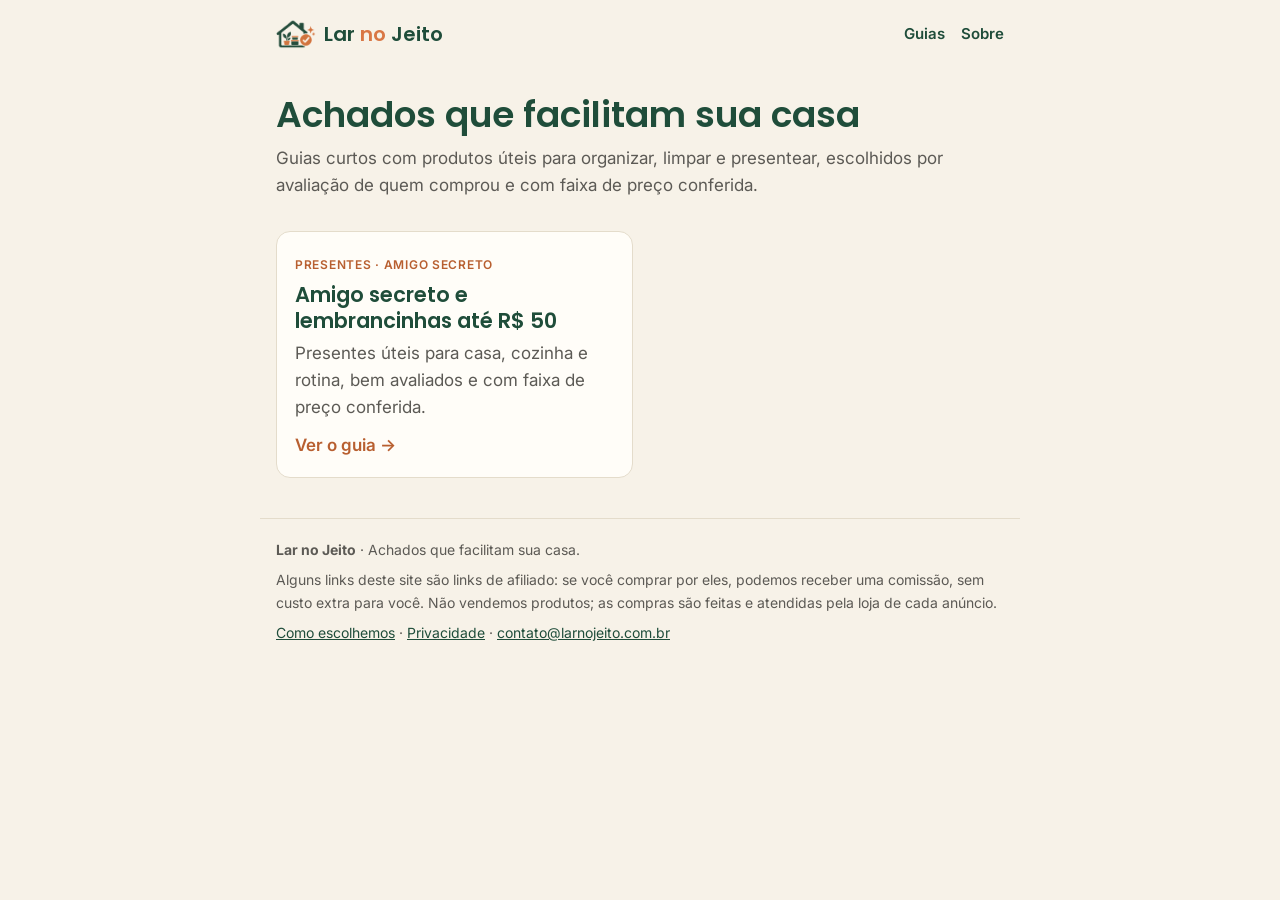
==== index.html @ 4540458d "Site do Lar no Jeito: central de guias e guia 1 (amigo secreto e lembrancinhas até R$ 50) Gerado por" ====
<!doctype html>
<html lang="pt-BR">
<head>
<meta charset="utf-8">
<meta name="viewport" content="width=device-width, initial-scale=1">
<title>Lar no Jeito — Achados que facilitam sua casa.</title>
<meta name="description" content="Guias de achados para casa, organização, cozinha e presentes, com faixa de preço conferida.">

<link rel="canonical" href="https://larnojeito.com.br/">
<meta property="og:site_name" content="Lar no Jeito">
<meta property="og:title" content="Lar no Jeito — Achados que facilitam sua casa.">
<meta property="og:description" content="Guias de achados para casa, organização, cozinha e presentes, com faixa de preço conferida.">
<meta property="og:type" content="website">
<meta property="og:url" content="https://larnojeito.com.br/">
<meta property="og:locale" content="pt_BR">
<link rel="icon" href="/assets/favicon.png">
<link rel="preconnect" href="https://fonts.googleapis.com">
<link rel="preconnect" href="https://fonts.gstatic.com" crossorigin>
<link href="https://fonts.googleapis.com/css2?family=Inter:wght@400;600&family=Poppins:wght@600&display=swap" rel="stylesheet">
<link rel="stylesheet" href="/assets/style.css">
</head>
<body>

<header class="topo">
  <a class="marca" href="/"><img src="/assets/icone.png" alt="" width="40" height="40"><span>Lar <b>no</b> Jeito</span></a>
  <nav><a href="/">Guias</a><a href="/sobre/">Sobre</a></nav>
</header>
<main>
<section class="hero">
  <h1>Achados que facilitam sua casa</h1>
  <p>Guias curtos com produtos úteis para organizar, limpar e presentear, escolhidos por avaliação de quem comprou e com faixa de preço conferida.</p>
</section>
<section class="lista-guias">
<a class="card-guia" href="/guias/amigo-secreto-ate-50/">
  <span class="tema">Presentes · Amigo secreto</span>
  <h2>Amigo secreto e lembrancinhas até R$ 50</h2>
  <p>Presentes úteis para casa, cozinha e rotina, bem avaliados e com faixa de preço conferida.</p>
  <span class="ver">Ver o guia →</span>
</a>
</section>
</main>
<footer class="rodape">
  <p><b>Lar no Jeito</b> · Achados que facilitam sua casa.</p>
  <p>Alguns links deste site são links de afiliado: se você comprar por eles, podemos receber uma comissão, sem custo extra para você.
  Não vendemos produtos; as compras são feitas e atendidas pela loja de cada anúncio.</p>
  <p><a href="/sobre/">Como escolhemos</a> · <a href="/privacidade/">Privacidade</a> · <a href="mailto:contato@larnojeito.com.br">contato@larnojeito.com.br</a></p>
</footer>
</body>
</html>
---- assets/style.css ----
:root {
  --verde: #1F4D3A;
  --creme: #F7F2E8;
  --terracota: #D97745;
  --terracota-escuro: #B85F30;
  --grafite: #252525;
  --cinza: #5C5A55;
  --linha: #E4DCCB;
  --branco: #FFFDF8;
}

* { box-sizing: border-box; }

body {
  margin: 0;
  background: var(--creme);
  color: var(--grafite);
  font: 400 17px/1.6 Inter, system-ui, sans-serif;
}

h1, h2, h3, .marca span { font-family: Poppins, Inter, sans-serif; font-weight: 600; color: var(--verde); line-height: 1.25; }
a { color: var(--verde); }

.faixa-rascunho {
  background: var(--terracota); color: #fff; text-align: center;
  font-weight: 600; font-size: 14px; padding: 6px 16px;
}

.topo {
  display: flex; align-items: center; justify-content: space-between; gap: 12px;
  max-width: 760px; margin: 0 auto; padding: 14px 16px;
}
.marca { display: flex; align-items: center; gap: 8px; text-decoration: none; }
.marca span { font-size: 20px; }
.marca b { color: var(--terracota); font-weight: 600; }
.topo nav a { margin-left: 16px; text-decoration: none; font-weight: 600; font-size: 15px; }

main { max-width: 760px; margin: 0 auto; padding: 0 16px 40px; }

.hero { padding: 24px 0 8px; }
.hero h1 { font-size: 30px; margin: 0 0 8px; }
.hero p { color: var(--cinza); margin: 0; }

.lista-guias { display: grid; gap: 14px; margin-top: 24px; }
.card-guia {
  display: block; background: var(--branco); border: 1px solid var(--linha); border-radius: 14px;
  padding: 18px; text-decoration: none; color: var(--grafite);
}
.card-guia:hover { border-color: var(--verde); }
.card-guia h2 { font-size: 21px; margin: 4px 0 6px; }
.card-guia p { margin: 0 0 10px; color: var(--cinza); }
.card-guia .ver { color: var(--terracota-escuro); font-weight: 600; }
.tema { text-transform: uppercase; letter-spacing: .06em; font-size: 12px; font-weight: 600; color: var(--terracota-escuro); margin: 0; }
.selo { font-family: Inter, sans-serif; font-size: 12px; background: var(--terracota); color: #fff; border-radius: 6px; padding: 2px 6px; margin-left: 8px; vertical-align: middle; }

.guia h1 { font-size: 28px; margin: 6px 0 14px; }
.aviso {
  background: var(--branco); border-left: 4px solid var(--terracota); border-radius: 8px;
  padding: 10px 14px; font-size: 15px; color: var(--cinza);
}
.conferido { font-size: 14px; color: var(--cinza); }
h2.secao { font-size: 22px; margin: 32px 0 8px; padding-bottom: 6px; border-bottom: 2px solid var(--linha); }

.itens { list-style: none; padding: 0; margin: 0; }
.item {
  display: grid; grid-template-columns: 36px 1fr; gap: 12px;
  background: var(--branco); border: 1px solid var(--linha); border-radius: 12px;
  padding: 16px; margin: 12px 0;
}
.num {
  width: 32px; height: 32px; border-radius: 50%; background: var(--verde); color: #fff;
  display: grid; place-items: center; font-weight: 600; font-size: 15px;
}
.item h3 { font-size: 18px; margin: 2px 0 4px; }
.item p { margin: 0 0 12px; }
.acao { display: flex; flex-wrap: wrap; align-items: center; gap: 10px; }
.botao {
  display: inline-block; background: var(--terracota); color: #fff; text-decoration: none;
  font-weight: 600; padding: 10px 18px; border-radius: 10px;
}
.botao:hover { background: var(--terracota-escuro); }
.botao.desativado { background: var(--linha); color: var(--cinza); }
.publi { font-size: 13px; color: var(--cinza); }

.criterios, .texto { margin-top: 32px; }
.texto h1 { font-size: 28px; }
.texto h2, .criterios h2 { font-size: 20px; margin-top: 24px; }
.voltar { margin-top: 28px; }

.rodape {
  border-top: 1px solid var(--linha); max-width: 760px; margin: 0 auto;
  padding: 20px 16px 32px; font-size: 14px; color: var(--cinza);
}
.rodape p { margin: 0 0 8px; }

@media (min-width: 640px) {
  .hero h1 { font-size: 36px; }
  .lista-guias { grid-template-columns: 1fr 1fr; }
}
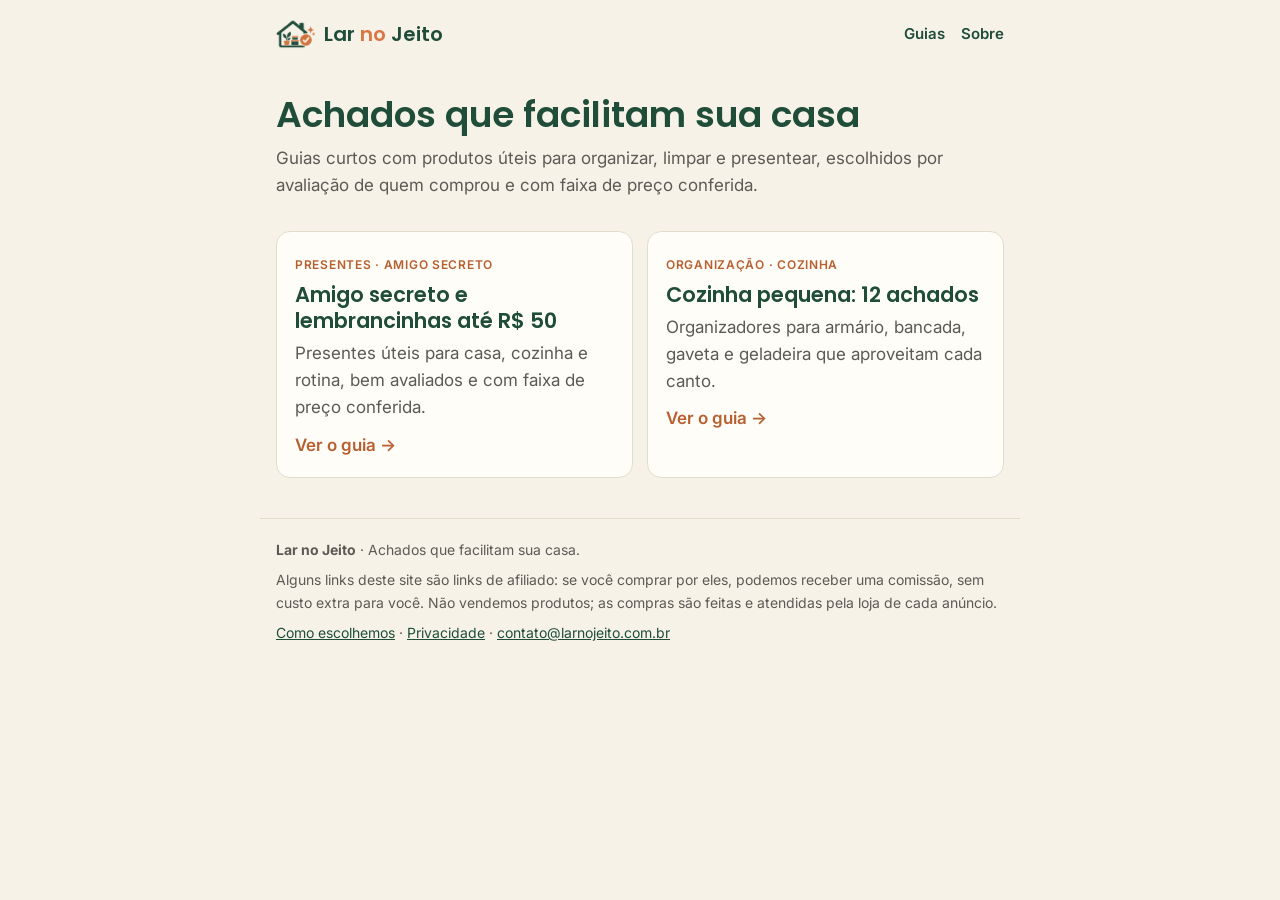
==== commit fbdc2a7a: "Publica o guia 2: cozinha pequena, 12 achados para organizar Co-Authored-By: Claude Opus 5.5 <norepl" ====
--- a/index.html
+++ b/index.html
@@ -37,6 +37,12 @@
   <p>Presentes úteis para casa, cozinha e rotina, bem avaliados e com faixa de preço conferida.</p>
   <span class="ver">Ver o guia →</span>
 </a>
+<a class="card-guia" href="/guias/organizar-cozinha-pequena/">
+  <span class="tema">Organização · Cozinha</span>
+  <h2>Cozinha pequena: 12 achados</h2>
+  <p>Organizadores para armário, bancada, gaveta e geladeira que aproveitam cada canto.</p>
+  <span class="ver">Ver o guia →</span>
+</a>
 </section>
 </main>
 <footer class="rodape">
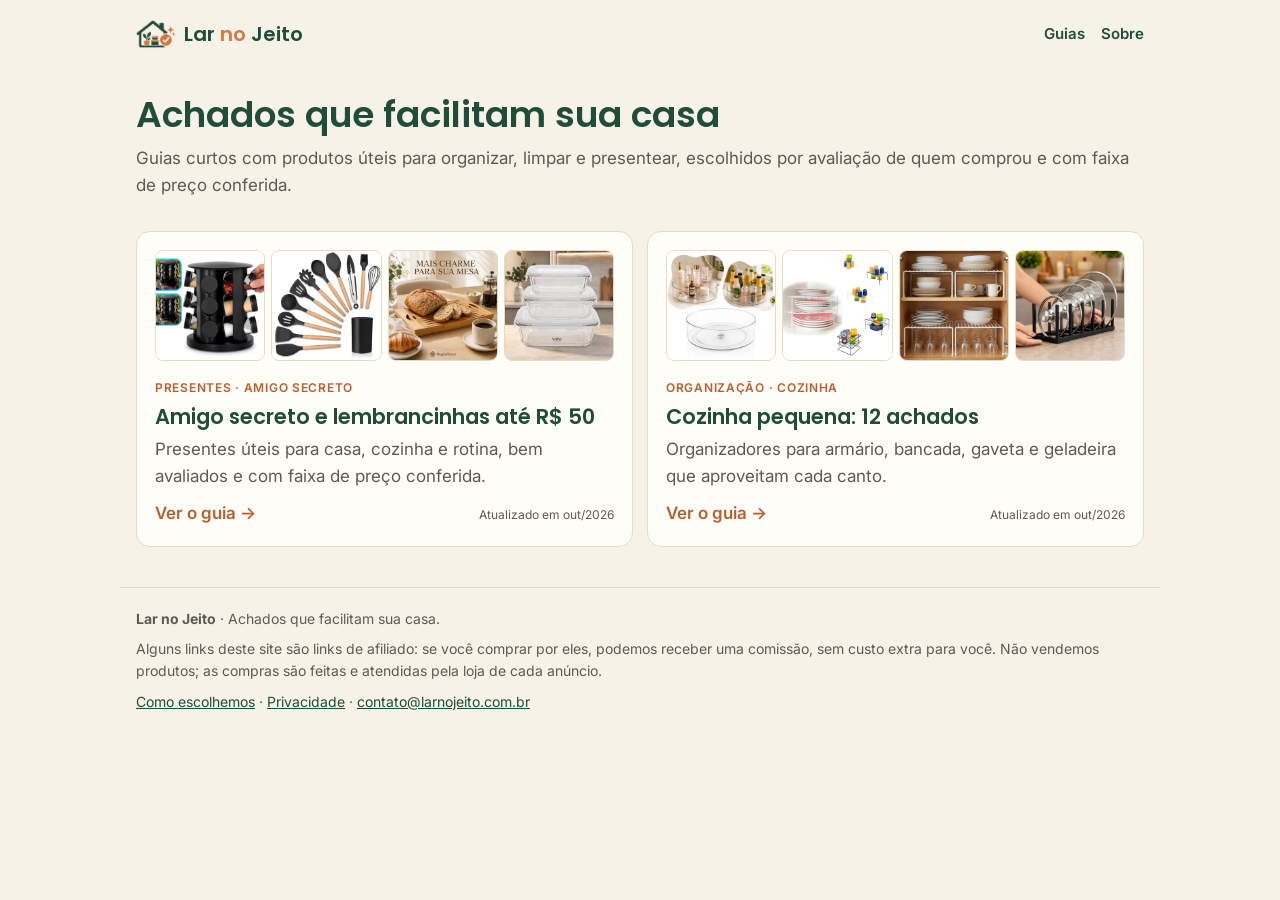
==== commit 5abca50f: "Vitrine com fotos reais dos produtos, preço em destaque e navegação por seção Co-Authored-By: Claude" ====
--- a/index.html
+++ b/index.html
@@ -5,6 +5,7 @@
 <meta name="viewport" content="width=device-width, initial-scale=1">
 <title>Lar no Jeito — Achados que facilitam sua casa.</title>
 <meta name="description" content="Guias de achados para casa, organização, cozinha e presentes, com faixa de preço conferida.">
+<meta name="p:domain_verify" content="1c712ac10c74c6210d2d2742564032cc">
 
 <link rel="canonical" href="https://larnojeito.com.br/">
 <meta property="og:site_name" content="Lar no Jeito">
@@ -13,6 +14,7 @@
 <meta property="og:type" content="website">
 <meta property="og:url" content="https://larnojeito.com.br/">
 <meta property="og:locale" content="pt_BR">
+
 <link rel="icon" href="/assets/favicon.png">
 <link rel="preconnect" href="https://fonts.googleapis.com">
 <link rel="preconnect" href="https://fonts.gstatic.com" crossorigin>
@@ -25,23 +27,25 @@
   <a class="marca" href="/"><img src="/assets/icone.png" alt="" width="40" height="40"><span>Lar <b>no</b> Jeito</span></a>
   <nav><a href="/">Guias</a><a href="/sobre/">Sobre</a></nav>
 </header>
-<main>
+<main class="larga">
 <section class="hero">
   <h1>Achados que facilitam sua casa</h1>
   <p>Guias curtos com produtos úteis para organizar, limpar e presentear, escolhidos por avaliação de quem comprou e com faixa de preço conferida.</p>
 </section>
 <section class="lista-guias">
 <a class="card-guia" href="/guias/amigo-secreto-ate-50/">
+  <span class="mini"><img src="/assets/produtos/22794711985.webp" alt="" width="160" height="160"><img src="/assets/produtos/22693482091.webp" alt="" width="160" height="160"><img src="/assets/produtos/23998428325.webp" alt="" width="160" height="160"><img src="/assets/produtos/41401579365.webp" alt="" width="160" height="160"></span>
   <span class="tema">Presentes · Amigo secreto</span>
   <h2>Amigo secreto e lembrancinhas até R$ 50</h2>
   <p>Presentes úteis para casa, cozinha e rotina, bem avaliados e com faixa de preço conferida.</p>
-  <span class="ver">Ver o guia →</span>
+  <span class="rodape-card"><span class="ver">Ver o guia →</span><span class="atualizado">Atualizado em out/2026</span></span>
 </a>
 <a class="card-guia" href="/guias/organizar-cozinha-pequena/">
+  <span class="mini"><img src="/assets/produtos/47511766124.webp" alt="" width="160" height="160"><img src="/assets/produtos/13621842369.webp" alt="" width="160" height="160"><img src="/assets/produtos/20072227730.webp" alt="" width="160" height="160"><img src="/assets/produtos/58265846978.webp" alt="" width="160" height="160"></span>
   <span class="tema">Organização · Cozinha</span>
   <h2>Cozinha pequena: 12 achados</h2>
   <p>Organizadores para armário, bancada, gaveta e geladeira que aproveitam cada canto.</p>
-  <span class="ver">Ver o guia →</span>
+  <span class="rodape-card"><span class="ver">Ver o guia →</span><span class="atualizado">Atualizado em out/2026</span></span>
 </a>
 </section>
 </main>
--- a/assets/style.css
+++ b/assets/style.css
@@ -10,6 +10,7 @@
 }
 
 * { box-sizing: border-box; }
+html { scroll-behavior: smooth; }
 
 body {
   margin: 0;
@@ -28,7 +29,7 @@
 
 .topo {
   display: flex; align-items: center; justify-content: space-between; gap: 12px;
-  max-width: 760px; margin: 0 auto; padding: 14px 16px;
+  max-width: 1040px; margin: 0 auto; padding: 14px 16px;
 }
 .marca { display: flex; align-items: center; gap: 8px; text-decoration: none; }
 .marca span { font-size: 20px; }
@@ -36,6 +37,8 @@
 .topo nav a { margin-left: 16px; text-decoration: none; font-weight: 600; font-size: 15px; }
 
 main { max-width: 760px; margin: 0 auto; padding: 0 16px 40px; }
+main.larga { max-width: 1040px; }
+.guia > p, .guia > h1, .aviso, .criterios, .dica { max-width: 760px; }
 
 .hero { padding: 24px 0 8px; }
 .hero h1 { font-size: 30px; margin: 0 0 8px; }
@@ -50,6 +53,8 @@
 .card-guia h2 { font-size: 21px; margin: 4px 0 6px; }
 .card-guia p { margin: 0 0 10px; color: var(--cinza); }
 .card-guia .ver { color: var(--terracota-escuro); font-weight: 600; }
+.mini { display: grid; grid-template-columns: repeat(4, 1fr); gap: 6px; margin-bottom: 12px; }
+.mini img { width: 100%; height: auto; aspect-ratio: 1 / 1; object-fit: contain; background: #fff; border-radius: 8px; border: 1px solid var(--linha); }
 .tema { text-transform: uppercase; letter-spacing: .06em; font-size: 12px; font-weight: 600; color: var(--terracota-escuro); margin: 0; }
 .selo { font-family: Inter, sans-serif; font-size: 12px; background: var(--terracota); color: #fff; border-radius: 6px; padding: 2px 6px; margin-left: 8px; vertical-align: middle; }
 
@@ -61,26 +66,61 @@
 .conferido { font-size: 14px; color: var(--cinza); }
 h2.secao { font-size: 22px; margin: 32px 0 8px; padding-bottom: 6px; border-bottom: 2px solid var(--linha); }
 
-.itens { list-style: none; padding: 0; margin: 0; }
+.itens {
+  list-style: none; padding: 0; margin: 14px 0 0;
+  display: grid; grid-template-columns: 1fr 1fr; gap: 12px;
+}
 .item {
-  display: grid; grid-template-columns: 36px 1fr; gap: 12px;
-  background: var(--branco); border: 1px solid var(--linha); border-radius: 12px;
-  padding: 16px; margin: 12px 0;
+  display: flex; flex-direction: column; overflow: hidden;
+  background: var(--branco); border: 1px solid var(--linha); border-radius: 14px;
 }
+.capa { position: relative; background: #fff; border-bottom: 1px solid var(--linha); }
+.foto { display: block; aspect-ratio: 1 / 1; }
+.foto img { display: block; width: 100%; height: 100%; object-fit: contain; }
+.sem-foto { display: grid; place-items: center; height: 100%; color: var(--cinza); font-size: 13px; }
 .num {
-  width: 32px; height: 32px; border-radius: 50%; background: var(--verde); color: #fff;
-  display: grid; place-items: center; font-weight: 600; font-size: 15px;
+  position: absolute; top: 8px; left: 8px;
+  width: 28px; height: 28px; border-radius: 50%; background: var(--verde); color: #fff;
+  display: grid; place-items: center; font-weight: 600; font-size: 14px;
+  box-shadow: 0 1px 3px rgba(0,0,0,.25);
 }
-.item h3 { font-size: 18px; margin: 2px 0 4px; }
-.item p { margin: 0 0 12px; }
-.acao { display: flex; flex-wrap: wrap; align-items: center; gap: 10px; }
+.info { display: flex; flex-direction: column; flex: 1; padding: 10px 10px 12px; }
+.item h3 { font-size: 15px; margin: 0 0 4px; }
+.item h3 a { color: inherit; text-decoration: none; }
+.nota { display: flex; flex-wrap: wrap; gap: 2px 10px; margin: 0 0 6px; font-size: 13px; color: var(--cinza); }
+.estrela { color: #E0A21B; }
+.oficial {
+  position: absolute; left: 8px; bottom: 8px; background: var(--verde); color: #fff;
+  font-size: 11px; font-weight: 600; padding: 2px 8px; border-radius: 999px;
+}
+.desc { margin: 0 0 8px; font-size: 13.5px; line-height: 1.45; color: var(--cinza); }
+.preco { display: flex; flex-direction: column; margin: auto 0 10px; line-height: 1.25; }
+.apartir { font-size: 12px; color: var(--cinza); }
+.valor { font-family: Poppins, Inter, sans-serif; font-weight: 600; font-size: 19px; color: var(--grafite); }
+.data { font-size: 11px; color: var(--cinza); margin-top: 2px; }
+.acao { display: flex; flex-direction: column; align-items: stretch; }
 .botao {
-  display: inline-block; background: var(--terracota); color: #fff; text-decoration: none;
-  font-weight: 600; padding: 10px 18px; border-radius: 10px;
+  display: block; text-align: center; background: var(--terracota); color: #fff; text-decoration: none;
+  font-weight: 600; font-size: 15px; min-height: 44px; padding: 11px 10px; border-radius: 8px;
 }
 .botao:hover { background: var(--terracota-escuro); }
 .botao.desativado { background: var(--linha); color: var(--cinza); }
-.publi { font-size: 13px; color: var(--cinza); }
+.publi-secao { margin: -4px 0 0; font-size: 12px; color: var(--cinza); }
+h2.secao { scroll-margin-top: 12px; }
+.destaques { list-style: none; display: flex; flex-wrap: wrap; gap: 6px 14px; padding: 0; margin: 0 0 14px; font-size: 14px; font-weight: 600; color: var(--verde); }
+.destaques li::before { content: "✓ "; color: var(--terracota); }
+.pilulas { display: flex; flex-wrap: wrap; gap: 8px; margin: 18px 0 4px; }
+.pilulas a {
+  background: var(--branco); border: 1px solid var(--verde); color: var(--verde); text-decoration: none;
+  font-weight: 600; font-size: 14px; padding: 7px 14px; border-radius: 999px;
+}
+.pilulas a span { color: var(--terracota-escuro); margin-left: 2px; }
+.pilulas a:hover { background: var(--verde); color: #fff; }
+.dica {
+  background: #EAF1EC; border-radius: 10px; padding: 10px 14px; font-size: 14px; color: var(--verde); margin: 14px 0 0;
+}
+.rodape-card { display: flex; flex-wrap: wrap; justify-content: space-between; align-items: baseline; gap: 4px 12px; }
+.atualizado { font-size: 12px; color: var(--cinza); }
 
 .criterios, .texto { margin-top: 32px; }
 .texto h1 { font-size: 28px; }
@@ -88,7 +128,7 @@
 .voltar { margin-top: 28px; }
 
 .rodape {
-  border-top: 1px solid var(--linha); max-width: 760px; margin: 0 auto;
+  border-top: 1px solid var(--linha); max-width: 1040px; margin: 0 auto;
   padding: 20px 16px 32px; font-size: 14px; color: var(--cinza);
 }
 .rodape p { margin: 0 0 8px; }
@@ -96,4 +136,11 @@
 @media (min-width: 640px) {
   .hero h1 { font-size: 36px; }
   .lista-guias { grid-template-columns: 1fr 1fr; }
+  .itens { grid-template-columns: repeat(3, 1fr); gap: 16px; }
+  .info { padding: 14px 14px 16px; }
+  .item h3 { font-size: 16.5px; }
+  .desc { font-size: 14.5px; }
 }
+@media (min-width: 900px) {
+  .itens { grid-template-columns: repeat(4, 1fr); }
+}
